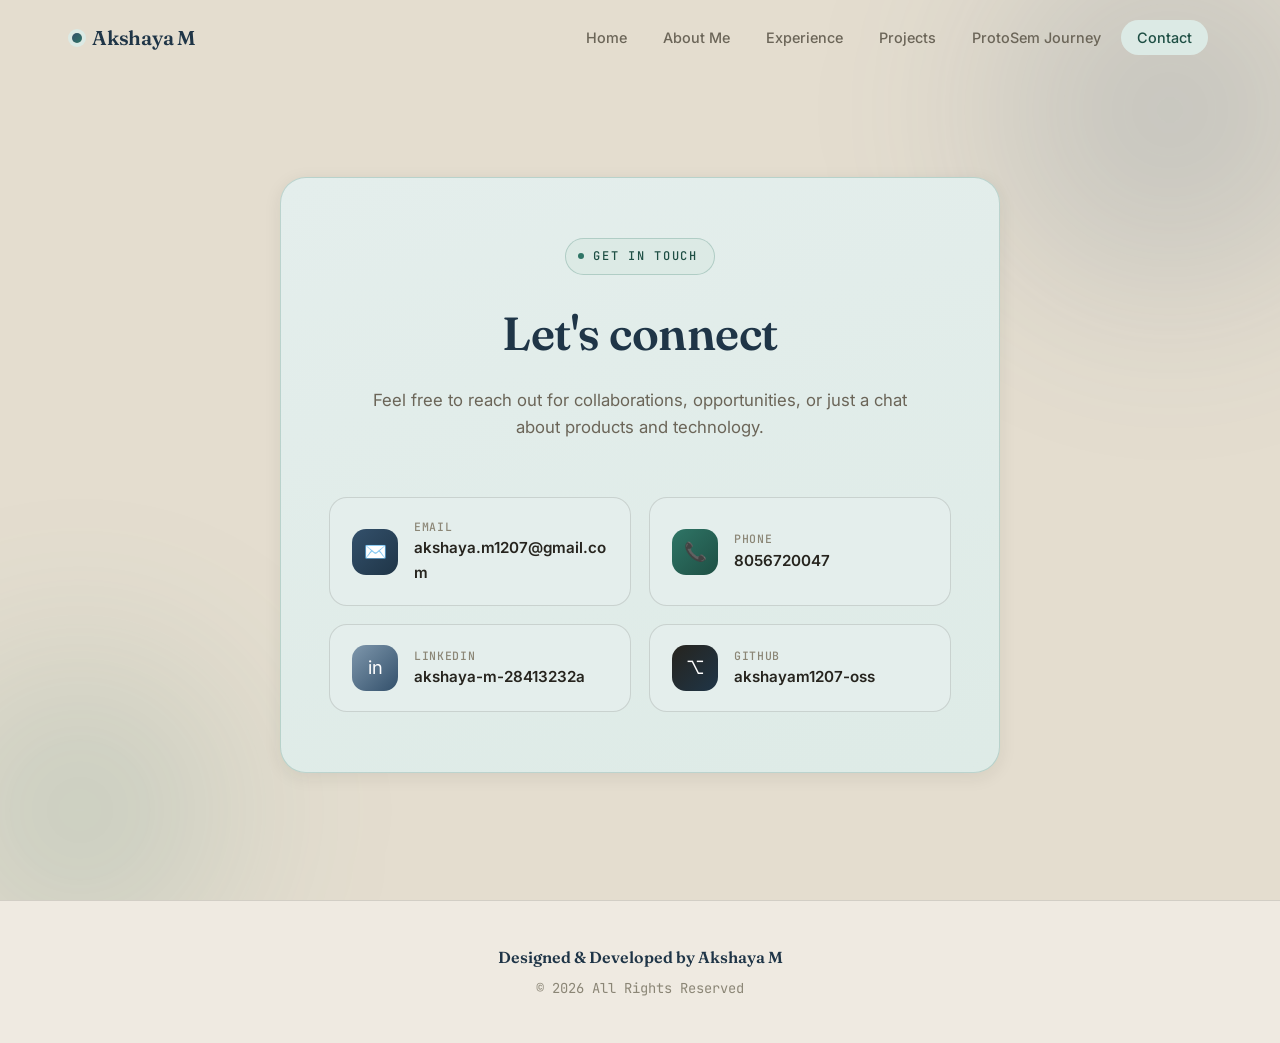
==== contact.html @ 6da1207f "Converted portfolio to multi-page design" ====
<!DOCTYPE html>
<html lang="en">
<head>
<meta charset="UTF-8">
<meta name="viewport" content="width=device-width, initial-scale=1.0">
<title>Contact — Akshaya M</title>
<link rel="preconnect" href="https://fonts.googleapis.com">
<link rel="preconnect" href="https://fonts.gstatic.com" crossorigin>
<link href="https://fonts.googleapis.com/css2?family=Fraunces:opsz,wght@9..144,300;9..144,500;9..144,600;9..144,700;9..144,800&family=Inter:wght@300;400;500;600;700&family=JetBrains+Mono:wght@400;500&display=swap" rel="stylesheet">
<link rel="stylesheet" href="style.css">
</head>
<body>

<div id="loader"><div class="loader-mark">Akshaya M</div></div>
<div id="scroll-progress"></div>

<nav id="navbar">
  <div class="container nav-inner">
    <a href="index.html" class="logo"><span class="logo-dot"></span>Akshaya M</a>
    <ul class="nav-links" id="navLinks">
      <li><a href="index.html">Home</a></li>
      <li><a href="about.html">About Me</a></li>
      <li><a href="experience.html">Experience</a></li>
      <li><a href="projects.html">Projects</a></li>
      <li><a href="protosem.html">ProtoSem Journey</a></li>
      <li><a href="contact.html" class="active">Contact</a></li>
    </ul>
    <button class="nav-toggle" id="navToggle" aria-label="Toggle menu"><span></span><span></span><span></span></button>
  </div>
</nav>

<section id="contact" class="page-hero-space" style="min-height:100vh;display:flex;align-items:center;">
  <div class="sec-blob blue" style="width:540px;height:540px;top:-160px;right:-160px;animation-delay:-4s;"></div>
  <div class="sec-blob teal" style="width:460px;height:460px;bottom:-140px;left:-150px;animation-delay:-9s;"></div>
  <div class="container">
    <div class="card-warm contact-card reveal">
      <span class="eyebrow">Get in Touch</span>
      <h2 class="section-title">Let's connect</h2>
      <p class="section-sub" style="margin-left:auto;margin-right:auto;">Feel free to reach out for collaborations, opportunities, or just a chat about products and technology.</p>

      <div class="contact-links">
        <a href="mailto:akshaya.m1207@gmail.com" class="contact-link" target="_blank" rel="noopener">
          <div class="contact-icon">✉️</div>
          <div><div class="contact-label">Email</div><div class="contact-value">akshaya.m1207@gmail.com</div></div>
        </a>
        <a href="tel:8056720047" class="contact-link">
          <div class="contact-icon">📞</div>
          <div><div class="contact-label">Phone</div><div class="contact-value">8056720047</div></div>
        </a>
        <a href="https://www.linkedin.com/in/akshaya-m-28413232a" class="contact-link" target="_blank" rel="noopener">
          <div class="contact-icon">in</div>
          <div><div class="contact-label">LinkedIn</div><div class="contact-value">akshaya-m-28413232a</div></div>
        </a>
        <a href="https://github.com/akshayam1207-oss" class="contact-link" target="_blank" rel="noopener">
          <div class="contact-icon">⌥</div>
          <div><div class="contact-label">GitHub</div><div class="contact-value">akshayam1207-oss</div></div>
        </a>
      </div>
    </div>
  </div>
</section>

<footer>
  <div class="container">
    <div class="footer-name">Designed & Developed by Akshaya M</div>
    <div class="footer-copy">© 2026 All Rights Reserved</div>
  </div>
</footer>

<button id="back-to-top" aria-label="Back to top">↑</button>
<script src="script.js"></script>
</body>
</html>
---- style.css ----
/* ============================================
   ROOT VARIABLES — Design tokens
   Palette: warm stone / slate blue / deep teal
   ============================================ */
:root{
  --bg-base:#EFEAE1;
  --bg-panel:#E4DDCF;
  --bg-panel-2:#DBD1BC;
  --paper:#E4EEEC;

  --blue:#33506B;
  --blue-deep:#1F3547;
  --blue-soft:#7E97AC;
  --blue-mist:#DCE4E9;

  --teal:#2F7566;
  --teal-deep:#1E4F44;
  --teal-soft:#7FAEA0;
  --teal-mist:#DCEAE5;

  --ink:#26241E;
  --ink-soft:#6B6558;
  --ink-faint:#8B8676;

  --line:rgba(38,36,30,0.14);
  --line-soft:rgba(38,36,30,0.08);

  --glass-warm:rgba(228,238,236,0.6);
  --glass-warm-b:rgba(47,117,102,0.22);

  --font-display:'Fraunces', serif;
  --font-body:'Inter', sans-serif;
  --font-mono:'JetBrains Mono', monospace;

  --radius-sm:10px;
  --radius-md:18px;
  --radius-lg:26px;

  --shadow-sm:0 4px 18px rgba(38,36,30,0.08);
  --shadow-md:0 14px 40px rgba(38,36,30,0.12);
  --shadow-lg:0 24px 64px rgba(38,36,30,0.16);

  --ease:cubic-bezier(0.16,1,0.3,1);
}

*{margin:0;padding:0;box-sizing:border-box;}
html{scroll-behavior:smooth;}

@media (prefers-reduced-motion: reduce){
  html{scroll-behavior:auto;}
  *,*::before,*::after{animation-duration:0.001ms !important;animation-iteration-count:1 !important;transition-duration:0.001ms !important;scroll-behavior:auto !important;}
}

body{
  font-family:var(--font-body);
  color:var(--ink);
  background:var(--bg-base);
  overflow-x:hidden;
  line-height:1.6;
  position:relative;
}

body::before{
  content:'';
  position:fixed;inset:0;z-index:0;pointer-events:none;
  background-image:radial-gradient(rgba(38,36,30,0.14) 1px, transparent 1px);
  background-size:26px 26px;
  opacity:0.35;
}

img{max-width:100%;display:block;}
a{text-decoration:none;color:inherit;}
ul{list-style:none;}
button{font-family:inherit;cursor:pointer;border:none;background:none;}
::selection{background:var(--teal);color:#fff;}

::-webkit-scrollbar{width:10px;}
::-webkit-scrollbar-track{background:var(--bg-base);}
::-webkit-scrollbar-thumb{background:linear-gradient(180deg,var(--blue),var(--teal));border-radius:10px;}

.container{max-width:1200px;margin:0 auto;padding:0 32px;position:relative;z-index:2;}

.eyebrow{
  display:inline-flex;align-items:center;gap:9px;
  font-family:var(--font-mono);font-size:12px;font-weight:500;
  letter-spacing:0.14em;text-transform:uppercase;color:var(--teal-deep);
  background:var(--teal-mist);padding:8px 16px 8px 12px;border-radius:100px;
  margin-bottom:22px;border:1px solid rgba(47,117,102,0.25);
}
.eyebrow::before{content:'';width:6px;height:6px;border-radius:50%;background:var(--teal);flex-shrink:0;}

.section-title{
  font-family:var(--font-display);font-weight:600;
  font-size:clamp(2rem,4vw,2.9rem);letter-spacing:-0.01em;
  margin-bottom:16px;color:var(--blue-deep);
}
.section-sub{color:var(--ink-soft);font-size:1.05rem;max-width:560px;margin-bottom:56px;}
.section-head{text-align:center;}
.section-head .section-sub{margin-left:auto;margin-right:auto;}

section{position:relative;padding:120px 0;z-index:1;}
.page-hero-space{padding-top:170px;}

/* ============================================
   LOADER
   ============================================ */
#loader{
  position:fixed;inset:0;background:var(--bg-base);z-index:9999;
  display:flex;align-items:center;justify-content:center;
  transition:opacity 0.6s var(--ease), visibility 0.6s var(--ease);
}
#loader.hidden{opacity:0;visibility:hidden;}
.loader-mark{font-family:var(--font-display);font-weight:600;font-size:2.2rem;letter-spacing:-0.01em;position:relative;color:var(--blue-deep);}
.loader-mark::after{
  content:'';position:absolute;left:0;bottom:-10px;height:3px;width:100%;
  background:linear-gradient(90deg,var(--blue),var(--teal));border-radius:10px;
  animation:loaderBar 1.1s var(--ease) infinite;transform-origin:left;
}
@keyframes loaderBar{0%{transform:scaleX(0);}50%{transform:scaleX(1);}100%{transform:scaleX(1);transform-origin:right;opacity:0;}}

#scroll-progress{position:fixed;top:0;left:0;height:3px;background:linear-gradient(90deg,var(--blue),var(--teal));z-index:2000;width:0%;transition:width 0.1s linear;}

/* ============================================
   NAVIGATION
   ============================================ */
#navbar{position:fixed;top:0;left:0;right:0;z-index:1000;padding:22px 0;transition:all 0.4s var(--ease);}
#navbar.scrolled{
  padding:14px 0;background:var(--glass-warm);
  backdrop-filter:blur(20px) saturate(180%);-webkit-backdrop-filter:blur(20px) saturate(180%);
  border-bottom:1px solid var(--glass-warm-b);box-shadow:var(--shadow-sm);
}
.nav-inner{display:flex;align-items:center;justify-content:space-between;}
.logo{font-family:var(--font-display);font-weight:600;font-size:1.25rem;letter-spacing:-0.01em;display:flex;align-items:center;gap:10px;color:var(--blue-deep);}
.logo-dot{width:10px;height:10px;border-radius:50%;background:linear-gradient(135deg,var(--blue),var(--teal));box-shadow:0 0 0 4px var(--teal-mist);}
.nav-links{display:flex;align-items:center;gap:4px;}
.nav-links a{font-size:0.9rem;font-weight:500;color:var(--ink-soft);padding:9px 16px;border-radius:100px;transition:all 0.3s var(--ease);position:relative;}
.nav-links a:hover{color:var(--ink);background:var(--bg-panel);}
.nav-links a.active{color:var(--teal-deep);background:var(--teal-mist);}

.nav-toggle{display:none;width:44px;height:44px;border-radius:50%;background:var(--bg-panel);align-items:center;justify-content:center;flex-direction:column;gap:5px;}
.nav-toggle span{width:20px;height:2px;background:var(--ink);border-radius:2px;transition:all 0.3s var(--ease);}
.nav-toggle.open span:nth-child(1){transform:translateY(7px) rotate(45deg);}
.nav-toggle.open span:nth-child(2){opacity:0;}
.nav-toggle.open span:nth-child(3){transform:translateY(-7px) rotate(-45deg);}

/* ============================================
   AMBIENT BACKGROUND BLOBS
   ============================================ */
.blob{position:absolute;border-radius:50%;filter:blur(60px);opacity:0.55;z-index:0;animation:float 16s ease-in-out infinite;}
@keyframes float{0%,100%{transform:translate(0,0) scale(1);}33%{transform:translate(30px,-40px) scale(1.08);}66%{transform:translate(-20px,30px) scale(0.95);}}
.sec-blob{position:absolute;border-radius:50%;filter:blur(80px);z-index:0;pointer-events:none;opacity:0.55;animation:float 20s ease-in-out infinite;}
.sec-blob.blue{background:radial-gradient(circle,rgba(51,80,107,0.42),transparent 70%);}
.sec-blob.teal{background:radial-gradient(circle,rgba(47,117,102,0.38),transparent 70%);}
.sec-blob.mist{background:radial-gradient(circle,rgba(126,151,172,0.34),transparent 70%);}
@media (max-width:768px){.sec-blob{filter:blur(50px);opacity:0.4;}}

.particle{position:absolute;border-radius:50%;opacity:0.3;animation:particleFloat linear infinite;z-index:0;}
@keyframes particleFloat{0%{transform:translateY(0) translateX(0);opacity:0;}10%{opacity:0.4;}90%{opacity:0.4;}100%{transform:translateY(-100vh) translateX(40px);opacity:0;}}

/* ============================================
   REVEAL ANIMATIONS
   ============================================ */
.reveal{opacity:0;transform:translateY(40px);transition:opacity 0.8s var(--ease), transform 0.8s var(--ease);}
.reveal.visible{opacity:1;transform:translateY(0);}
.reveal-stagger.visible .stagger-item{opacity:1;transform:translateY(0);}
.stagger-item{opacity:0;transform:translateY(30px);transition:opacity 0.7s var(--ease), transform 0.7s var(--ease);}

/* ============================================
   CARD SURFACES
   ============================================ */
.card-warm{background:linear-gradient(165deg, var(--paper) 0%, var(--teal-mist) 130%);border:1px solid rgba(47,117,102,0.22);border-radius:var(--radius-lg);box-shadow:var(--shadow-sm);transition:transform 0.4s var(--ease), box-shadow 0.4s var(--ease);}
.card-cool{background:linear-gradient(165deg, var(--paper) 0%, var(--blue-mist) 130%);border:1px solid rgba(51,80,107,0.18);border-radius:var(--radius-lg);box-shadow:var(--shadow-sm);transition:transform 0.4s var(--ease), box-shadow 0.4s var(--ease);}

/* ============================================
   BUTTONS
   ============================================ */
.btn{position:relative;overflow:hidden;font-weight:600;font-size:0.96rem;padding:16px 34px;border-radius:100px;display:inline-flex;align-items:center;gap:10px;transition:transform 0.35s var(--ease), box-shadow 0.35s var(--ease);}
.btn-primary{background:linear-gradient(135deg,var(--blue),var(--blue-deep));color:#fff;box-shadow:0 10px 30px rgba(51,80,107,0.35);}
.btn-primary:hover{transform:translateY(-3px);box-shadow:0 16px 40px rgba(51,80,107,0.45);}
.btn-secondary{background:var(--glass-warm);backdrop-filter:blur(10px);color:var(--ink);border:1px solid rgba(47,117,102,0.3);}
.btn-secondary:hover{transform:translateY(-3px);background:var(--teal-mist);box-shadow:var(--shadow-md);}
.ripple{position:absolute;border-radius:50%;background:rgba(255,255,255,0.55);transform:scale(0);animation:rippleAnim 0.6s linear;pointer-events:none;}
@keyframes rippleAnim{to{transform:scale(3);opacity:0;}}

/* ============================================
   FOOTER / BACK-TO-TOP
   ============================================ */
footer{padding:44px 0;text-align:center;border-top:1px solid var(--line);background:var(--bg-base);position:relative;z-index:1;}
.footer-name{font-family:var(--font-display);font-weight:600;margin-bottom:6px;color:var(--blue-deep);}
.footer-copy{color:var(--ink-faint);font-size:0.86rem;font-family:var(--font-mono);}

#back-to-top{position:fixed;bottom:32px;right:32px;width:52px;height:52px;border-radius:50%;background:linear-gradient(135deg,var(--blue),var(--teal));color:#fff;display:flex;align-items:center;justify-content:center;font-size:1.2rem;box-shadow:var(--shadow-md);z-index:900;opacity:0;visibility:hidden;transform:translateY(20px);transition:all 0.4s var(--ease);}
#back-to-top.show{opacity:1;visibility:visible;transform:translateY(0);}
#back-to-top:hover{transform:translateY(-4px) scale(1.06);}

/* ============================================
   ABOUT PAGE
   ============================================ */
#about{background:var(--bg-panel);overflow:hidden;}
#about::before{content:'A';position:absolute;font-family:var(--font-display);font-weight:700;font-size:min(48vw,620px);line-height:1;color:rgba(51,80,107,0.05);top:-6%;left:50%;transform:translateX(-50%);z-index:0;pointer-events:none;user-select:none;}
.about-inner{position:relative;z-index:1;max-width:800px;margin:0 auto;text-align:center;}
.about-summary{color:var(--ink-soft);font-size:1.1rem;margin-bottom:20px;line-height:1.9;}
.about-meta{display:flex;flex-wrap:wrap;justify-content:center;gap:10px;margin-bottom:20px;}
.meta-pill{font-family:var(--font-mono);font-size:0.78rem;letter-spacing:0.02em;color:var(--blue-deep);background:var(--paper);border:1px solid var(--line);padding:8px 16px;border-radius:100px;}
.meta-pill b{color:var(--teal-deep);font-weight:600;}

.skills-grid{display:grid;grid-template-columns:repeat(3,1fr);gap:20px;text-align:left;}
.skills-block{padding:28px 26px;}
.skills-block-title{font-family:var(--font-display);font-weight:600;font-size:1.05rem;margin-bottom:18px;display:flex;align-items:center;gap:10px;color:var(--blue-deep);}
.skills-block-title .dot{width:8px;height:8px;border-radius:50%;background:linear-gradient(135deg,var(--blue),var(--teal));}
.badge-row{display:flex;flex-wrap:wrap;gap:9px;}
.badge{padding:9px 16px;border-radius:100px;background:var(--paper);border:1px solid var(--line);font-size:0.85rem;font-weight:500;color:var(--ink);transition:all 0.35s var(--ease);cursor:default;}
.badge:hover{transform:translateY(-3px);background:linear-gradient(135deg,var(--blue),var(--teal));color:#fff;border-color:transparent;box-shadow:0 10px 24px rgba(51,80,107,0.28);}

.chip-cloud{display:flex;flex-wrap:wrap;gap:16px;justify-content:center;}
.chip{padding:16px 28px;border-radius:100px;background:var(--paper);border:1px solid var(--line);font-weight:600;font-size:0.96rem;display:flex;align-items:center;gap:10px;box-shadow:0 2px 12px rgba(38,36,30,0.05);transition:all 0.4s var(--ease);cursor:default;}
.chip .chip-icon{font-size:1.1rem;}
.chip:nth-child(odd):hover{background:linear-gradient(135deg,var(--blue),var(--blue-deep));color:#fff;box-shadow:0 14px 30px rgba(51,80,107,0.3);}
.chip:nth-child(even):hover{background:linear-gradient(135deg,var(--teal),var(--teal-deep));color:#fff;box-shadow:0 14px 30px rgba(47,117,102,0.3);}
.chip:hover{transform:translateY(-6px) rotate(-1deg);}

.objective-card{max-width:820px;margin:0 auto;padding:56px;text-align:center;position:relative;overflow:hidden;background:linear-gradient(135deg, rgba(51,80,107,0.08), rgba(47,117,102,0.08));}
.objective-card::before{content:'';position:absolute;top:-60px;right:-60px;width:200px;height:200px;border-radius:50%;background:radial-gradient(circle,rgba(47,117,102,0.2),transparent 70%);}
.objective-icon{width:64px;height:64px;border-radius:18px;background:linear-gradient(135deg,var(--blue),var(--teal));display:flex;align-items:center;justify-content:center;color:#fff;font-size:1.6rem;margin:0 auto 24px;box-shadow:var(--shadow-md);}
.objective-text{font-family:var(--font-display);font-size:1.2rem;color:var(--ink);font-weight:500;font-style:italic;line-height:1.8;position:relative;z-index:1;}

/* ============================================
   EXPERIENCE PAGE — TIMELINE
   ============================================ */
#experience{background:var(--bg-base);background-image:repeating-linear-gradient(135deg, transparent, transparent 38px, rgba(38,36,30,0.03) 38px, rgba(38,36,30,0.03) 39px);}
.timeline{position:relative;max-width:760px;margin:0 auto;padding-left:52px;}
.timeline::before{content:'';position:absolute;left:19px;top:8px;bottom:8px;width:2px;background:linear-gradient(180deg,var(--blue),var(--teal));border-radius:2px;}
.timeline-item{position:relative;margin-bottom:36px;}
.timeline-icon{position:absolute;left:-52px;top:0;width:40px;height:40px;border-radius:50%;background:linear-gradient(135deg,var(--blue),var(--blue-deep));display:flex;align-items:center;justify-content:center;color:#fff;font-size:1.1rem;box-shadow:0 0 0 6px var(--bg-base), var(--shadow-sm);z-index:1;}
.timeline-item:nth-child(even) .timeline-icon{background:linear-gradient(135deg,var(--teal),var(--teal-deep));}
.timeline-card{padding:32px 34px;}
.timeline-top{display:flex;justify-content:space-between;align-items:flex-start;flex-wrap:wrap;gap:12px;margin-bottom:14px;}
.timeline-role{font-family:var(--font-display);font-weight:600;font-size:1.2rem;color:var(--ink);}
.timeline-duration{font-family:var(--font-mono);font-size:0.78rem;font-weight:500;color:var(--blue-deep);background:var(--blue-mist);padding:6px 14px;border-radius:100px;white-space:nowrap;}
.timeline-desc{color:var(--ink-soft);margin-bottom:18px;font-size:0.97rem;}
.tag-list{display:flex;flex-wrap:wrap;gap:8px;}
.tag{font-size:0.78rem;font-weight:500;padding:6px 13px;border-radius:100px;background:var(--bg-panel);color:var(--ink);transition:all 0.3s var(--ease);}
.tag:hover{background:var(--teal);color:#fff;transform:translateY(-2px);}

.edu-card{max-width:760px;margin:56px auto 0;padding:36px 40px;display:flex;align-items:center;gap:28px;}
.edu-icon{width:64px;height:64px;border-radius:18px;background:linear-gradient(135deg,var(--teal),var(--blue));display:flex;align-items:center;justify-content:center;color:#fff;font-size:1.6rem;flex-shrink:0;box-shadow:var(--shadow-sm);}
.edu-degree{font-family:var(--font-display);font-weight:600;font-size:1.15rem;margin-bottom:4px;color:var(--ink);}
.edu-college{color:var(--ink-soft);font-size:0.95rem;}
.edu-years{margin-left:auto;font-family:var(--font-mono);font-weight:500;color:var(--teal-deep);font-size:0.9rem;white-space:nowrap;}

/* ============================================
   PROJECTS PAGE — Behance-style full showcase
   ============================================ */
#projects{background:var(--bg-panel);}
.project-showcase{padding:80px 0;position:relative;z-index:1;border-bottom:1px solid var(--line);}
.project-showcase:last-child{border-bottom:none;}
.project-index{
  font-family:var(--font-mono);font-size:0.8rem;letter-spacing:0.1em;color:var(--teal-deep);
  background:var(--teal-mist);display:inline-block;padding:6px 16px;border-radius:100px;margin-bottom:20px;
}
.project-showcase-title{font-family:var(--font-display);font-weight:600;font-size:clamp(1.8rem,3.6vw,2.6rem);color:var(--blue-deep);margin-bottom:28px;max-width:760px;}
.project-visual-big{
  width:100%;height:340px;border-radius:var(--radius-lg);position:relative;overflow:hidden;
  display:flex;align-items:center;justify-content:center;margin-bottom:48px;box-shadow:var(--shadow-md);
}
.project-visual-big::before{content:'';position:absolute;inset:0;opacity:0.5;background-image:linear-gradient(rgba(255,255,255,0.3) 1px, transparent 1px),linear-gradient(90deg, rgba(255,255,255,0.3) 1px, transparent 1px);background-size:28px 28px;}
.project-visual-big .glow{position:absolute;width:280px;height:280px;border-radius:50%;filter:blur(50px);opacity:0.55;}
.project-visual-big .project-icon-big{position:relative;z-index:2;font-size:5rem;}
.pv-1{background:linear-gradient(135deg,var(--blue),var(--blue-deep));}
.pv-1 .glow{background:var(--blue);}
.pv-2{background:linear-gradient(135deg,var(--teal),var(--teal-deep));}
.pv-2 .glow{background:var(--teal);}
.pv-3{background:linear-gradient(135deg,var(--blue-soft),var(--blue));}
.pv-3 .glow{background:var(--blue-soft);}

.project-tags-row{display:flex;flex-wrap:wrap;gap:10px;margin-bottom:44px;}
.project-tag{font-size:0.82rem;font-weight:600;padding:8px 16px;border-radius:100px;background:var(--paper);color:var(--teal-deep);border:1px solid var(--line);}

.project-detail-grid{display:grid;grid-template-columns:repeat(3,1fr);gap:24px;margin-bottom:8px;}
.project-detail-block{padding:30px 28px;}
.project-detail-label{font-family:var(--font-mono);font-size:0.72rem;font-weight:600;letter-spacing:0.1em;text-transform:uppercase;color:var(--teal-deep);margin-bottom:14px;display:flex;align-items:center;gap:8px;}
.project-detail-label .dot{width:7px;height:7px;border-radius:50%;background:linear-gradient(135deg,var(--blue),var(--teal));}
.project-detail-text{color:var(--ink-soft);font-size:0.95rem;line-height:1.75;}
.project-desc-lead{color:var(--ink-soft);font-size:1.05rem;line-height:1.85;max-width:760px;margin-bottom:36px;}

@media (max-width:900px){.project-detail-grid{grid-template-columns:1fr;}}

/* ============================================
   PROTOSEM PAGE
   ============================================ */
#protosem{background:var(--bg-base);position:relative;overflow:hidden;}
.protosem-hero{text-align:center;margin-bottom:20px;}
.protosem-stats{display:flex;justify-content:center;gap:14px;flex-wrap:wrap;margin-bottom:64px;}
.protosem-stat{font-family:var(--font-mono);font-size:0.8rem;color:var(--blue-deep);background:var(--paper);border:1px solid var(--line);padding:9px 18px;border-radius:100px;}
.protosem-stat b{color:var(--teal-deep);}

.week-rail{position:relative;max-width:820px;margin:0 auto;padding-left:56px;}
.week-rail::before{content:'';position:absolute;left:21px;top:4px;bottom:4px;width:2px;background:linear-gradient(180deg,var(--blue),var(--teal));border-radius:2px;}
.week-stop{position:relative;margin-bottom:22px;}
.week-node{
  width:44px;height:44px;border-radius:50%;position:absolute;left:-56px;top:0;
  display:flex;align-items:center;justify-content:center;font-family:var(--font-mono);font-weight:600;font-size:0.78rem;
  background:var(--paper);border:2px solid var(--line);color:var(--ink-faint);z-index:1;
  transition:all 0.3s var(--ease);
}
.week-stop.active .week-node{background:linear-gradient(135deg,var(--blue),var(--teal));border-color:transparent;color:#fff;box-shadow:0 0 0 5px rgba(47,117,102,0.14), var(--shadow-sm);}
.week-row{display:flex;align-items:center;justify-content:space-between;gap:16px;padding:18px 26px;border-radius:16px;transition:all 0.3s var(--ease);cursor:pointer;}
.week-row:hover{transform:translateX(4px);}
.week-stop.locked .week-row{cursor:default;opacity:0.55;}
.week-stop.locked .week-row:hover{transform:none;}
.week-row-title{font-family:var(--font-display);font-weight:600;font-size:1.05rem;color:var(--ink);}
.week-row-status{font-family:var(--font-mono);font-size:0.72rem;color:var(--teal-deep);}
.week-stop.locked .week-row-status{color:var(--ink-faint);}
.week-row-arrow{font-size:1.1rem;color:var(--teal-deep);opacity:0;transition:opacity 0.3s var(--ease), transform 0.3s var(--ease);}
.week-stop.active .week-row:hover .week-row-arrow{opacity:1;transform:translateX(4px);}

/* Single feature photo inside the Week 0 modal — no placeholder tiles */
.week-photo-figure{margin:20px 0 30px;}
.week-photo-figure img{width:100%;max-height:420px;object-fit:contain;background:#fff;border-radius:18px;box-shadow:var(--shadow-sm);display:block;margin:0 auto;}
@media (max-width:600px){.week-photo-figure img{max-height:320px;}}
.week-photo-caption{margin-top:12px;font-size:0.85rem;color:var(--ink-faint);font-style:italic;line-height:1.5;}

.reflection-block{padding:22px 24px;border-radius:16px;background:var(--paper);border-left:3px solid var(--teal);}
.reflection-label{font-family:var(--font-mono);font-size:0.72rem;font-weight:600;letter-spacing:0.08em;text-transform:uppercase;color:var(--teal-deep);margin-bottom:10px;}

/* ============================================
   MODAL
   ============================================ */
.modal-overlay{position:fixed;inset:0;background:rgba(31,53,71,0.5);backdrop-filter:blur(6px);z-index:3000;display:flex;align-items:center;justify-content:center;padding:24px;opacity:0;visibility:hidden;transition:opacity 0.4s var(--ease), visibility 0.4s var(--ease);}
.modal-overlay.open{opacity:1;visibility:visible;}
.modal-box{background:var(--paper);border-radius:var(--radius-lg);max-width:640px;width:100%;max-height:82vh;overflow-y:auto;padding:44px;position:relative;transform:translateY(30px) scale(0.97);transition:transform 0.4s var(--ease), max-width 0.3s var(--ease);box-shadow:var(--shadow-lg);border:1px solid var(--line);}
.modal-box.modal-wide{max-width:1080px;width:94vw;padding:60px;max-height:90vh;}
@media (max-width:1100px){.modal-box.modal-wide{max-width:800px;width:94vw;padding:48px;}}
@media (max-width:600px){.modal-box.modal-wide{padding:32px;max-height:92vh;}}
.modal-overlay.open .modal-box{transform:translateY(0) scale(1);}
.modal-close{position:absolute;top:24px;right:24px;width:38px;height:38px;border-radius:50%;background:var(--bg-panel);display:flex;align-items:center;justify-content:center;font-size:1.1rem;color:var(--ink-soft);transition:all 0.3s var(--ease);}
.modal-close:hover{background:var(--teal);color:#fff;transform:rotate(90deg);}
.modal-week{display:inline-block;font-family:var(--font-mono);font-size:0.78rem;font-weight:500;color:var(--blue-deep);background:var(--blue-mist);padding:6px 16px;border-radius:100px;margin-bottom:18px;}
.modal-title{font-family:var(--font-display);font-weight:600;font-size:1.6rem;margin-bottom:20px;color:var(--ink);}
.modal-entry{margin-bottom:26px;}
.modal-entry:last-child{margin-bottom:0;}
.modal-entry h4{font-family:var(--font-display);font-weight:600;font-size:1.05rem;margin-bottom:10px;color:var(--ink);}
.modal-entry p{color:var(--ink-soft);font-size:0.96rem;margin-bottom:8px;}
.modal-entry ul{margin:10px 0 0 0;}
.modal-entry ul li{color:var(--ink-soft);font-size:0.94rem;padding-left:20px;position:relative;margin-bottom:6px;}
.modal-entry ul li::before{content:'';position:absolute;left:0;top:9px;width:6px;height:6px;border-radius:50%;background:var(--teal);}
.modal-placeholder{text-align:center;padding:40px 20px;color:var(--ink-faint);font-size:1.05rem;font-style:italic;}

/* ============================================
   CONTACT PAGE
   ============================================ */
#contact{background:var(--bg-panel);}
.contact-card{max-width:720px;margin:0 auto;padding:60px 48px;text-align:center;}
.contact-links{display:grid;grid-template-columns:repeat(2,1fr);gap:18px;margin-top:40px;}
.contact-link{display:flex;align-items:center;gap:16px;padding:20px 22px;border-radius:18px;background:var(--paper);border:1px solid var(--line);transition:all 0.35s var(--ease);text-align:left;}
.contact-link:hover{transform:translateY(-5px);box-shadow:var(--shadow-md);border-color:transparent;}
.contact-icon{width:46px;height:46px;border-radius:14px;display:flex;align-items:center;justify-content:center;color:#fff;font-size:1.15rem;flex-shrink:0;}
.contact-link:nth-child(1) .contact-icon{background:linear-gradient(135deg,var(--blue),var(--blue-deep));}
.contact-link:nth-child(2) .contact-icon{background:linear-gradient(135deg,var(--teal),var(--teal-deep));}
.contact-link:nth-child(3) .contact-icon{background:linear-gradient(135deg,var(--blue-soft),var(--blue));}
.contact-link:nth-child(4) .contact-icon{background:linear-gradient(135deg,var(--ink),var(--blue-deep));}
.contact-label{font-family:var(--font-mono);font-size:0.72rem;color:var(--ink-faint);font-weight:500;text-transform:uppercase;letter-spacing:0.06em;}
.contact-value{font-weight:600;font-size:0.95rem;word-break:break-word;color:var(--ink);}

/* ============================================
   HOME HERO
   ============================================ */
#hero{min-height:100vh;display:flex;align-items:center;justify-content:center;position:relative;overflow:hidden;padding-top:100px;background:radial-gradient(circle at 15% 20%, rgba(51,80,107,0.16), transparent 45%),radial-gradient(circle at 85% 75%, rgba(47,117,102,0.14), transparent 45%),radial-gradient(circle at 50% 100%, rgba(51,80,107,0.10), transparent 50%),var(--bg-base);}
.blob-1{width:420px;height:420px;background:radial-gradient(circle,rgba(51,80,107,0.45),transparent 70%);top:-100px;left:-100px;animation-delay:0s;}
.blob-2{width:360px;height:360px;background:radial-gradient(circle,rgba(47,117,102,0.35),transparent 70%);bottom:-80px;right:-80px;animation-delay:-5s;}
.blob-3{width:280px;height:280px;background:radial-gradient(circle,rgba(126,151,172,0.35),transparent 70%);top:40%;right:15%;animation-delay:-9s;}

.hero-content{position:relative;z-index:2;text-align:center;max-width:820px;margin:0 auto;padding:0 24px;}
.hero-avatar{width:150px;height:150px;margin:0 auto 36px;border-radius:50%;position:relative;display:flex;align-items:center;justify-content:center;background:linear-gradient(135deg,var(--blue),var(--teal) 100%);font-family:var(--font-display);font-weight:700;font-size:3rem;color:#fff;box-shadow:0 0 0 6px var(--paper), 0 0 0 9px rgba(51,80,107,0.15), var(--shadow-lg);animation:avatarGlow 4s ease-in-out infinite;}
@keyframes avatarGlow{0%,100%{box-shadow:0 0 0 6px var(--paper),0 0 0 9px rgba(51,80,107,0.15),0 0 40px rgba(51,80,107,0.2);}50%{box-shadow:0 0 0 6px var(--paper),0 0 0 12px rgba(47,117,102,0.2),0 0 55px rgba(47,117,102,0.28);}}

.hero-greeting{font-family:var(--font-mono);font-size:1rem;color:var(--teal-deep);font-weight:500;letter-spacing:0.06em;margin-bottom:14px;opacity:0;animation:fadeUp 0.8s var(--ease) 0.2s forwards;}
.hero-name{font-family:var(--font-display);font-weight:700;font-size:clamp(2.8rem,7vw,5.2rem);letter-spacing:-0.02em;line-height:1.05;color:var(--blue-deep);margin-bottom:22px;opacity:0;animation:fadeUp 0.8s var(--ease) 0.4s forwards;}
.hero-name em{font-style:italic;font-weight:500;background:linear-gradient(120deg,var(--blue) 20%,var(--teal) 100%);-webkit-background-clip:text;background-clip:text;-webkit-text-fill-color:transparent;}
.hero-intro{font-size:clamp(1.05rem,2vw,1.2rem);color:var(--ink-soft);max-width:600px;margin:0 auto 40px;opacity:0;animation:fadeUp 0.8s var(--ease) 0.6s forwards;}
.hero-intro strong{color:var(--ink);font-weight:600;}
@keyframes fadeUp{from{opacity:0;transform:translateY(24px);}to{opacity:1;transform:translateY(0);}}

.hero-buttons{display:flex;gap:16px;justify-content:center;flex-wrap:wrap;opacity:0;animation:fadeUp 0.8s var(--ease) 0.8s forwards;}

.scroll-indicator{position:absolute;bottom:40px;left:50%;transform:translateX(-50%);display:flex;flex-direction:column;align-items:center;gap:10px;color:var(--ink-faint);font-size:0.78rem;z-index:2;animation:bounce 2.2s ease-in-out infinite;}
.mouse{width:26px;height:42px;border:2px solid var(--ink-faint);border-radius:14px;display:flex;justify-content:center;padding-top:8px;}
.mouse-wheel{width:4px;height:8px;background:var(--teal);border-radius:2px;animation:wheel 1.6s ease-in-out infinite;}
@keyframes wheel{0%{opacity:1;transform:translateY(0);}100%{opacity:0;transform:translateY(10px);}}
@keyframes bounce{0%,100%{transform:translate(-50%,0);}50%{transform:translate(-50%,8px);}}

/* ============================================
   RESPONSIVE
   ============================================ */
@media (max-width:900px){.skills-grid{grid-template-columns:1fr;}.contact-links{grid-template-columns:1fr;}}
@media (max-width:768px){
  .nav-links{position:fixed;top:74px;left:16px;right:16px;flex-direction:column;align-items:stretch;background:var(--glass-warm);backdrop-filter:blur(20px);border:1px solid var(--glass-warm-b);border-radius:20px;padding:14px;gap:4px;box-shadow:var(--shadow-lg);transform:translateY(-12px);opacity:0;visibility:hidden;transition:all 0.35s var(--ease);}
  .nav-links.open{transform:translateY(0);opacity:1;visibility:visible;}
  .nav-links a{text-align:center;padding:12px;}
  .nav-toggle{display:flex;}
  section{padding:80px 0;}
  .page-hero-space{padding-top:130px;}
  .timeline{padding-left:44px;}
  .timeline-icon{left:-44px;width:34px;height:34px;font-size:0.95rem;}
  .edu-card{flex-direction:column;text-align:center;}
  .edu-years{margin-left:0;}
  .objective-card,.contact-card{padding:36px 24px;}
  .week-rail{padding-left:44px;}
  .week-node{left:-44px;}
}
@media (max-width:480px){.container{padding:0 20px;}.hero-avatar{width:120px;height:120px;font-size:2.3rem;}}
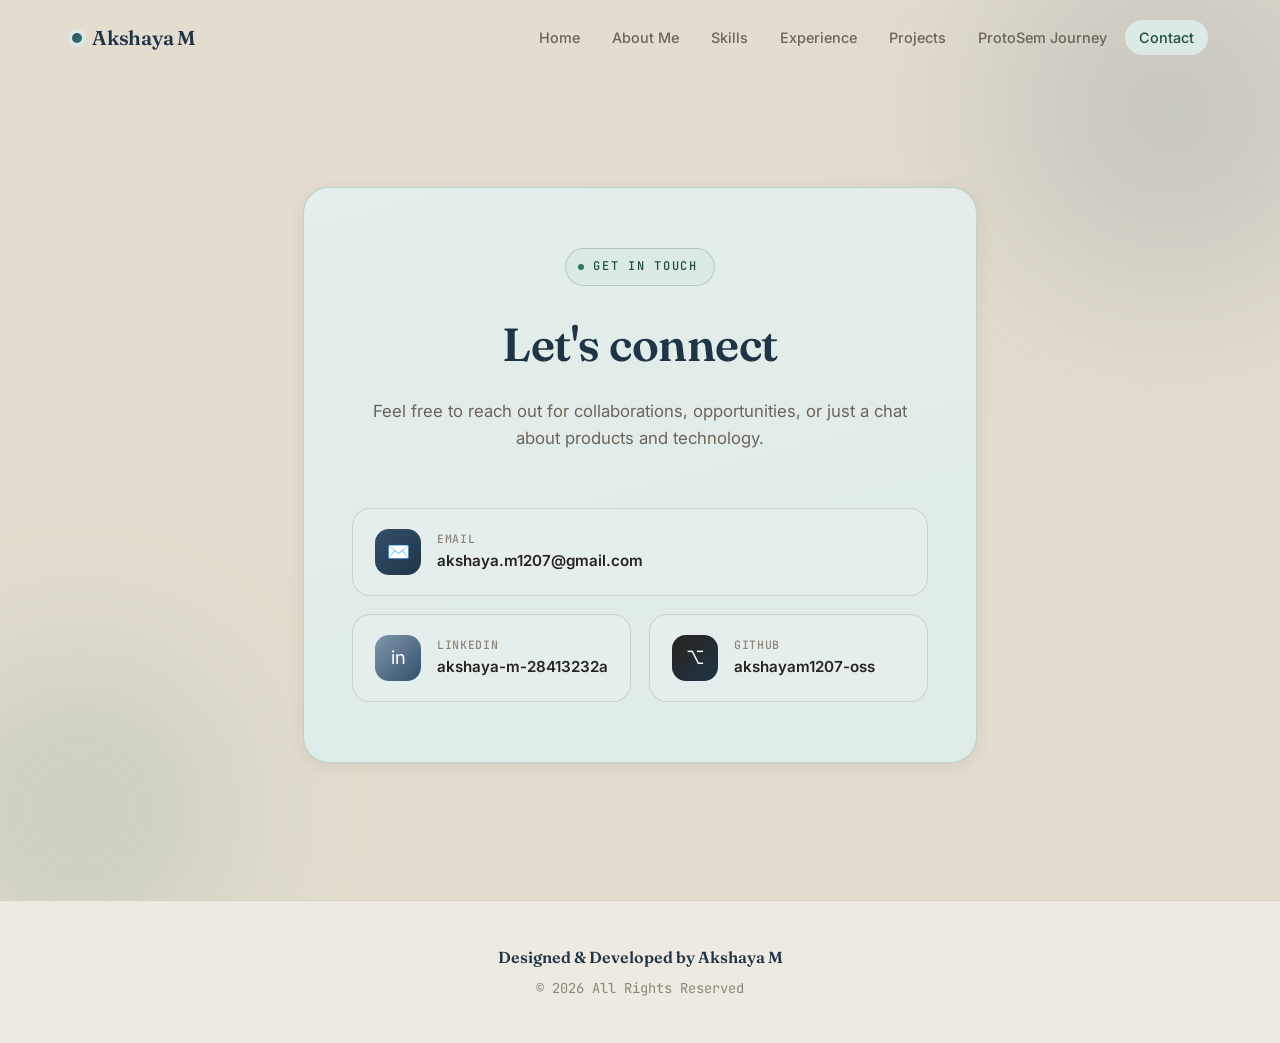
==== commit 4179585c: "pages modified" ====
--- a/contact.html
+++ b/contact.html
@@ -8,6 +8,14 @@
 <link rel="preconnect" href="https://fonts.gstatic.com" crossorigin>
 <link href="https://fonts.googleapis.com/css2?family=Fraunces:opsz,wght@9..144,300;9..144,500;9..144,600;9..144,700;9..144,800&family=Inter:wght@300;400;500;600;700&family=JetBrains+Mono:wght@400;500&display=swap" rel="stylesheet">
 <link rel="stylesheet" href="style.css">
+<style>
+  /* Email spans the full row; LinkedIn + GitHub sit side by side */
+  .contact-links .contact-link:nth-child(1){grid-column:1 / -1;}
+  .contact-links .contact-link:nth-child(1) .contact-icon{background:linear-gradient(135deg,var(--blue),var(--blue-deep));}
+  .contact-links .contact-link:nth-child(2) .contact-icon{background:linear-gradient(135deg,var(--blue-soft),var(--blue));}
+  .contact-links .contact-link:nth-child(3) .contact-icon{background:linear-gradient(135deg,var(--ink),var(--blue-deep));}
+  .contact-links .contact-value{word-break:normal;overflow-wrap:anywhere;}
+</style>
 </head>
 <body>
 
@@ -19,8 +27,9 @@
     <a href="index.html" class="logo"><span class="logo-dot"></span>Akshaya M</a>
     <ul class="nav-links" id="navLinks">
       <li><a href="index.html">Home</a></li>
-      <li><a href="about.html">About Me</a></li>
-      <li><a href="experience.html">Experience</a></li>
+      <li><a href="index.html#about">About Me</a></li>
+      <li><a href="index.html#skills">Skills</a></li>
+      <li><a href="index.html#experience">Experience</a></li>
       <li><a href="projects.html">Projects</a></li>
       <li><a href="protosem.html">ProtoSem Journey</a></li>
       <li><a href="contact.html" class="active">Contact</a></li>
@@ -42,10 +51,6 @@
         <a href="mailto:akshaya.m1207@gmail.com" class="contact-link" target="_blank" rel="noopener">
           <div class="contact-icon">✉️</div>
           <div><div class="contact-label">Email</div><div class="contact-value">akshaya.m1207@gmail.com</div></div>
-        </a>
-        <a href="tel:8056720047" class="contact-link">
-          <div class="contact-icon">📞</div>
-          <div><div class="contact-label">Phone</div><div class="contact-value">8056720047</div></div>
         </a>
         <a href="https://www.linkedin.com/in/akshaya-m-28413232a" class="contact-link" target="_blank" rel="noopener">
           <div class="contact-icon">in</div>
@@ -70,4 +75,4 @@
 <button id="back-to-top" aria-label="Back to top">↑</button>
 <script src="script.js"></script>
 </body>
-</html>
+</html>
--- a/style.css
+++ b/style.css
@@ -291,8 +291,28 @@
 #protosem{background:var(--bg-base);position:relative;overflow:hidden;}
 .protosem-hero{text-align:center;margin-bottom:20px;}
 .protosem-stats{display:flex;justify-content:center;gap:14px;flex-wrap:wrap;margin-bottom:64px;}
-.protosem-stat{font-family:var(--font-mono);font-size:0.8rem;color:var(--blue-deep);background:var(--paper);border:1px solid var(--line);padding:9px 18px;border-radius:100px;}
-.protosem-stat b{color:var(--teal-deep);}
+.protosem-stat{
+  font-family:var(--font-mono);font-size:0.8rem;color:var(--blue-deep);background:var(--paper);
+  border:1px solid var(--line);padding:9px 18px;border-radius:100px;
+  display:inline-block;
+  transition:all 0.3s var(--ease);
+}
+.protosem-stat b{color:var(--teal-deep);transition:color 0.3s var(--ease);}
+
+/* Interactive version — used for the Task 1/2/3 quick-nav links on the
+   IoT deep-dive page. Gives a clear hover cue that these are clickable. */
+a.protosem-stat{cursor:pointer;}
+a.protosem-stat:hover,
+a.protosem-stat:focus-visible{
+  background:linear-gradient(135deg, var(--blue), var(--teal));
+  color:#fff;
+  border-color:transparent;
+  transform:translateY(-3px);
+  box-shadow:0 10px 24px rgba(47,117,102,0.28);
+}
+a.protosem-stat:hover b,
+a.protosem-stat:focus-visible b{color:#fff;}
+a.protosem-stat:active{transform:translateY(-1px);}
 
 .week-rail{position:relative;max-width:820px;margin:0 auto;padding-left:56px;}
 .week-rail::before{content:'';position:absolute;left:21px;top:4px;bottom:4px;width:2px;background:linear-gradient(180deg,var(--blue),var(--teal));border-radius:2px;}
@@ -315,13 +335,90 @@
 .week-stop.active .week-row:hover .week-row-arrow{opacity:1;transform:translateX(4px);}
 
 /* Single feature photo inside the Week 0 modal — no placeholder tiles */
-.week-photo-figure{margin:20px 0 30px;}
-.week-photo-figure img{width:100%;max-height:420px;object-fit:contain;background:#fff;border-radius:18px;box-shadow:var(--shadow-sm);display:block;margin:0 auto;}
-@media (max-width:600px){.week-photo-figure img{max-height:320px;}}
-.week-photo-caption{margin-top:12px;font-size:0.85rem;color:var(--ink-faint);font-style:italic;line-height:1.5;}
+/* Week Photo */
+.week-photo-figure{
+    margin:30px 0;
+    text-align:center;
+}
+
+.week-photo-caption{
+    margin-top:12px;
+    font-size:0.9rem;
+    color:var(--ink-faint);
+    font-style:italic;
+}
+
+/* Photo grid — used for entries with multiple images (e.g. Week 3, 2-per-row),
+   AND for the Week 7 "photoRow" (two photos side by side before the video). */
+.week-photo-grid{
+    display:grid;
+    grid-template-columns:repeat(2,1fr);
+    gap:18px;
+    margin:20px 0;
+}
+.week-photo-grid-item{
+    margin:0;
+    text-align:center;
+}
+.week-photo-grid-item .week-photo-caption{
+    margin-top:8px;
+    font-size:0.8rem;
+}
+@media (max-width:600px){
+    .week-photo-grid{
+        grid-template-columns:1fr;
+    }
+}
+
+/* Embedded video — used for a YouTube reference video inside an entry */
+.week-video-wrap{
+    position:relative;
+    width:100%;
+    max-width:900px;
+    aspect-ratio:16/9;
+    margin:20px auto 6px;
+    border-radius:18px;
+    overflow:hidden;
+    box-shadow:0 10px 30px rgba(0,0,0,0.12);
+}
+.week-video-wrap iframe{
+    position:absolute;
+    inset:0;
+    width:100%;
+    height:100%;
+    border:0;
+}
 
 .reflection-block{padding:22px 24px;border-radius:16px;background:var(--paper);border-left:3px solid var(--teal);}
 .reflection-label{font-family:var(--font-mono);font-size:0.72rem;font-weight:600;letter-spacing:0.08em;text-transform:uppercase;color:var(--teal-deep);margin-bottom:10px;}
+
+/* Link-out card — used to send the reader to a dedicated sub-page (e.g. the IoT deep dive) */
+.week-link-card{
+  margin-top:16px;
+  display:flex;
+  align-items:center;
+  justify-content:space-between;
+  gap:16px;
+  padding:18px 24px;
+  border-radius:16px;
+  background:linear-gradient(135deg, var(--blue), var(--teal));
+  color:#fff;
+  font-weight:600;
+  font-size:0.98rem;
+  box-shadow:0 10px 26px rgba(47,117,102,0.28);
+  transition:transform 0.3s var(--ease), box-shadow 0.3s var(--ease);
+}
+.week-link-card:hover{
+  transform:translateY(-3px);
+  box-shadow:0 16px 36px rgba(47,117,102,0.36);
+}
+.week-link-arrow{
+  font-size:1.1rem;
+  transition:transform 0.3s var(--ease);
+}
+.week-link-card:hover .week-link-arrow{
+  transform:translateX(5px);
+}
 
 /* ============================================
    MODAL
@@ -329,9 +426,9 @@
 .modal-overlay{position:fixed;inset:0;background:rgba(31,53,71,0.5);backdrop-filter:blur(6px);z-index:3000;display:flex;align-items:center;justify-content:center;padding:24px;opacity:0;visibility:hidden;transition:opacity 0.4s var(--ease), visibility 0.4s var(--ease);}
 .modal-overlay.open{opacity:1;visibility:visible;}
 .modal-box{background:var(--paper);border-radius:var(--radius-lg);max-width:640px;width:100%;max-height:82vh;overflow-y:auto;padding:44px;position:relative;transform:translateY(30px) scale(0.97);transition:transform 0.4s var(--ease), max-width 0.3s var(--ease);box-shadow:var(--shadow-lg);border:1px solid var(--line);}
-.modal-box.modal-wide{max-width:1080px;width:94vw;padding:60px;max-height:90vh;}
-@media (max-width:1100px){.modal-box.modal-wide{max-width:800px;width:94vw;padding:48px;}}
-@media (max-width:600px){.modal-box.modal-wide{padding:32px;max-height:92vh;}}
+.modal-box.modal-wide{max-width:1220px;width:96vw;padding:56px;max-height:90vh;}
+@media (max-width:1300px){.modal-box.modal-wide{max-width:920px;width:95vw;padding:48px;}}
+@media (max-width:600px){.modal-box.modal-wide{padding:28px;max-height:92vh;width:96vw;}}
 .modal-overlay.open .modal-box{transform:translateY(0) scale(1);}
 .modal-close{position:absolute;top:24px;right:24px;width:38px;height:38px;border-radius:50%;background:var(--bg-panel);display:flex;align-items:center;justify-content:center;font-size:1.1rem;color:var(--ink-soft);transition:all 0.3s var(--ease);}
 .modal-close:hover{background:var(--teal);color:#fff;transform:rotate(90deg);}
@@ -409,3 +506,249 @@
   .week-node{left:-44px;}
 }
 @media (max-width:480px){.container{padding:0 20px;}.hero-avatar{width:120px;height:120px;font-size:2.3rem;}}
+
+/* ============================================
+   PHOTO FRAMING — consistent, clean boxes for every
+   week photo/grid image regardless of its original
+   aspect ratio.
+   ============================================ */
+.week-photo-figure img{
+  width:auto;
+  max-width:100%;
+  max-height:420px;
+  object-fit:contain;
+  object-position:center;
+  background:var(--paper);
+  border:1px solid var(--line);
+  border-radius:18px;
+  padding:18px;
+  box-sizing:border-box;
+  box-shadow:0 10px 30px rgba(0,0,0,0.10);
+  display:block;
+  margin:0 auto;
+}
+@media (max-width:600px){
+  .week-photo-figure img{aspect-ratio:4/3;padding:12px;}
+}
+
+.week-photo-grid-item img{
+  width:100%;
+  max-height:420px;
+  aspect-ratio:4/3;
+  object-fit:contain;
+  object-position:center;
+  background:var(--paper);
+  border:1px solid var(--line);
+  border-radius:14px;
+  padding:12px;
+  box-sizing:border-box;
+  box-shadow:0 8px 22px rgba(0,0,0,0.08);
+  display:block;
+}
+
+/* Local MP4 video — used standalone AND below a photoRow (Week 7 pattern) */
+.week-video-wrap{
+  width:100%;
+  max-width:900px;
+  margin:20px auto 8px;
+  display:flex;
+  justify-content:center;
+  align-items:center;
+  overflow:hidden;
+  border-radius:18px;
+  background:#fff;
+  border:1px solid var(--line);
+}
+.week-local-video{
+  width:100%;
+  max-height:520px;
+  height:auto;
+  display:block;
+  object-fit:contain;
+  background:#fff;
+}
+
+/* ============================================
+   MEDIA ROW — legacy photo + video side-by-side layout.
+   Kept for any future entry that sets BOTH entry.photo
+   and entry.video together (without photoRow). Not used
+   by Week 7 anymore, since that now uses photoRow + a
+   video below (see the .week-photo-grid + .week-video-wrap
+   rules above).
+   ============================================ */
+
+.week-media-row{
+  display:grid;
+  grid-template-columns:repeat(2, minmax(0, 1fr));
+  gap:20px;
+  margin:20px 0;
+  align-items:stretch;
+}
+
+.week-media-row-item{
+  min-width:0;
+  display:flex;
+  flex-direction:column;
+}
+
+.week-media-row-item .week-photo-figure{
+  margin:0;
+  display:flex;
+  flex-direction:column;
+  flex:1;
+}
+
+.week-media-row-item .week-photo-figure img{
+  width:100%;
+  height:340px;
+  object-fit:contain;
+  object-position:center;
+  background:var(--paper);
+  border:1px solid var(--line);
+  border-radius:18px;
+  padding:18px;
+  box-sizing:border-box;
+  box-shadow:0 10px 30px rgba(0,0,0,0.10);
+}
+
+.week-media-row-item .week-video-wrap{
+  width:100%;
+  height:340px;
+  padding:18px;
+  margin:0;
+  display:flex;
+  align-items:center;
+  justify-content:center;
+  background:var(--paper);
+  border:1px solid var(--line);
+  border-radius:18px;
+  box-shadow:0 10px 30px rgba(0,0,0,0.10);
+  box-sizing:border-box;
+  overflow:hidden;
+}
+
+.week-media-row-item .week-local-video{
+  width:auto;
+  height:auto;
+  max-width:100%;
+  max-height:100%;
+  object-fit:contain;
+  border-radius:10px;
+  background:#fff;
+  display:block;
+}
+
+.week-media-row-item .week-photo-caption{
+  margin-top:12px;
+  text-align:center;
+}
+
+@media (max-width:700px){
+  .week-media-row{
+    grid-template-columns:1fr;
+  }
+  .week-media-row-item .week-photo-figure img,
+  .week-media-row-item .week-video-wrap{
+    height:auto;
+    max-height:340px;
+  }
+  .week-media-row-item .week-local-video{
+    max-height:300px;
+  }
+}
+
+/* ============================================
+   VIDEO — white letterbox space everywhere
+   ============================================ */
+.week-video-wrap,
+.week-media-row-item .week-video-wrap{background:#fff;}
+.week-local-video,
+.week-media-row-item .week-local-video{background:#fff;}
+video{background:#fff;}
+
+/* ============================================
+   HOME — section spacing / anchors
+   ============================================ */
+section{scroll-margin-top:70px;}
+#about{padding-top:130px;}
+#skills{background:var(--bg-panel);overflow:hidden;}
+#experience{background-color:var(--bg-panel);}
+#interests{overflow:hidden;}
+#objective{overflow:hidden;}
+
+/* ============================================
+   SKILLS CARDS
+   ============================================ */
+.year-pill{display:inline-block;font-size:0.82rem;padding:10px 20px;}
+.skill-cards{display:grid;grid-template-columns:repeat(4,1fr);gap:22px;margin-top:48px;}
+.skill-card{
+  background:var(--paper);border:1px solid var(--line);border-radius:var(--radius-lg);
+  padding:30px 28px 32px;box-shadow:var(--shadow-sm);
+  transition:transform 0.4s var(--ease), box-shadow 0.4s var(--ease), border-color 0.4s var(--ease);
+}
+.skill-card:hover{transform:translateY(-6px);box-shadow:var(--shadow-md);border-color:rgba(47,117,102,0.35);}
+.skill-icon{
+  width:54px;height:54px;border-radius:16px;margin-bottom:26px;
+  display:flex;align-items:center;justify-content:center;
+  background:var(--teal-mist);color:var(--teal-deep);
+}
+.skill-icon svg{width:26px;height:26px;}
+.skill-card-title{font-family:var(--font-display);font-weight:700;font-size:1.3rem;color:var(--ink);margin-bottom:18px;}
+.skill-tags{display:flex;flex-wrap:wrap;gap:10px;}
+.skill-tag{
+  font-family:var(--font-mono);font-size:0.8rem;color:var(--ink-soft);
+  background:#fff;border:1px solid var(--line);border-radius:10px;padding:8px 14px;
+  transition:all 0.3s var(--ease);cursor:default;
+}
+.skill-tag:hover{background:linear-gradient(135deg,var(--blue),var(--teal));color:#fff;border-color:transparent;transform:translateY(-2px);}
+.skill-card-wide{display:flex;align-items:flex-start;gap:26px;margin-top:22px;}
+.skill-card-wide .skill-icon{margin-bottom:0;flex-shrink:0;}
+@media (max-width:1100px){.skill-cards{grid-template-columns:repeat(2,1fr);}}
+@media (max-width:600px){.skill-cards{grid-template-columns:1fr;}.skill-card-wide{flex-direction:column;}}
+
+/* nav gets crowded with 7 links — tighten slightly */
+.nav-links a{padding:9px 14px;}
+@media (max-width:1000px) and (min-width:769px){.nav-links a{padding:8px 10px;font-size:0.84rem;}}
+
+/* ============================================
+   CIRCLE CURSOR (dot + ring)
+   ============================================ */
+.cursor-dot,.cursor-ring{
+  position:fixed;top:0;left:0;pointer-events:none;z-index:99999;border-radius:50%;
+  opacity:0;transition:opacity 0.3s ease;
+}
+.cursor-dot{width:8px;height:8px;margin:-4px 0 0 -4px;background:var(--teal);}
+.cursor-ring{
+  width:38px;height:38px;margin:-19px 0 0 -19px;border:1.5px solid var(--blue);
+  transition:opacity 0.3s ease, width 0.3s var(--ease), height 0.3s var(--ease), margin 0.3s var(--ease), background 0.3s var(--ease), border-color 0.3s var(--ease);
+}
+body.cursor-on .cursor-dot,body.cursor-on .cursor-ring{opacity:1;}
+body.cursor-hover .cursor-ring{width:58px;height:58px;margin:-29px 0 0 -29px;background:rgba(47,117,102,0.14);border-color:var(--teal);}
+body.cursor-down .cursor-ring{width:28px;height:28px;margin:-14px 0 0 -14px;}
+body.cursor-native .cursor-dot,body.cursor-native .cursor-ring{opacity:0;}
+
+@media (hover:hover) and (pointer:fine){
+  body.cursor-on, body.cursor-on *{cursor:none;}
+  body.cursor-on video, body.cursor-on video *, body.cursor-on iframe{cursor:auto;}
+}
+@media (hover:none), (pointer:coarse){.cursor-dot,.cursor-ring{display:none;}}
+
+
+/* ============================================
+   BUBBLES — small floating dots on every section
+   ============================================ */
+.bubble-layer{position:absolute;inset:0;overflow:hidden;pointer-events:none;z-index:0;}
+.bubble{position:absolute;border-radius:50%;opacity:0;animation:bubbleDrift ease-in-out infinite;}
+@keyframes bubbleDrift{
+  0%{transform:translate(0,0);opacity:0;}
+  20%{opacity:0.45;}
+  80%{opacity:0.45;}
+  100%{transform:translate(24px,-70px);opacity:0;}
+}
+
+/* ============================================
+   HERO SCROLL BUTTON
+   ============================================ */
+.scroll-indicator{cursor:pointer;transition:opacity 0.4s var(--ease);font-family:var(--font-mono);letter-spacing:0.12em;text-transform:uppercase;}
+.scroll-indicator.hide{opacity:0;pointer-events:none;}
+.scroll-indicator:hover .mouse{border-color:var(--teal);}
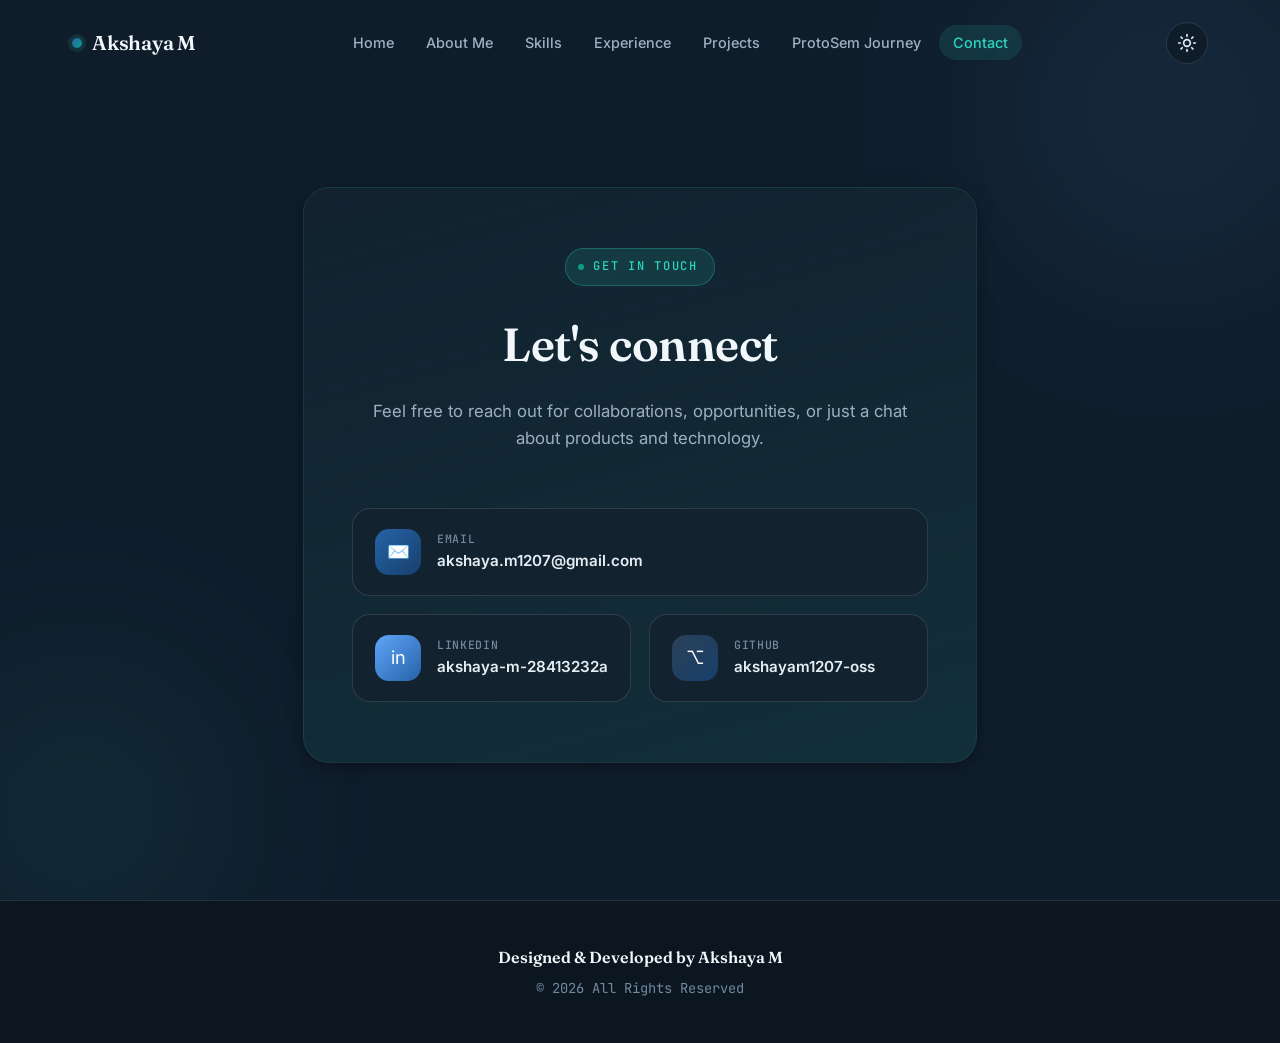
==== commit ba422624: "week 9 and 10 updated" ====
--- a/contact.html
+++ b/contact.html
@@ -4,6 +4,7 @@
 <meta charset="UTF-8">
 <meta name="viewport" content="width=device-width, initial-scale=1.0">
 <title>Contact — Akshaya M</title>
+<script>try{document.documentElement.setAttribute('data-theme',localStorage.getItem('theme')||'dark')}catch(e){document.documentElement.setAttribute('data-theme','dark')}</script>
 <link rel="preconnect" href="https://fonts.googleapis.com">
 <link rel="preconnect" href="https://fonts.gstatic.com" crossorigin>
 <link href="https://fonts.googleapis.com/css2?family=Fraunces:opsz,wght@9..144,300;9..144,500;9..144,600;9..144,700;9..144,800&family=Inter:wght@300;400;500;600;700&family=JetBrains+Mono:wght@400;500&display=swap" rel="stylesheet">
@@ -13,7 +14,7 @@
   .contact-links .contact-link:nth-child(1){grid-column:1 / -1;}
   .contact-links .contact-link:nth-child(1) .contact-icon{background:linear-gradient(135deg,var(--blue),var(--blue-deep));}
   .contact-links .contact-link:nth-child(2) .contact-icon{background:linear-gradient(135deg,var(--blue-soft),var(--blue));}
-  .contact-links .contact-link:nth-child(3) .contact-icon{background:linear-gradient(135deg,var(--ink),var(--blue-deep));}
+  .contact-links .contact-link:nth-child(3) .contact-icon{background:linear-gradient(135deg,var(--icon-dark),var(--blue-deep));}
   .contact-links .contact-value{word-break:normal;overflow-wrap:anywhere;}
 </style>
 </head>
--- a/style.css
+++ b/style.css
@@ -41,6 +41,17 @@
   --shadow-lg:0 24px 64px rgba(38,36,30,0.16);
 
   --ease:cubic-bezier(0.16,1,0.3,1);
+
+  /* theme helpers (overridden in dark mode) */
+  --heading:#1F3547;
+  --accent-text:#1E4F44;
+  --surface:#ffffff;
+  --icon-dark:#26241E;
+  --dot:rgba(38,36,30,0.14);
+  --bubble-a:#33506B; --bubble-b:#2F7566; --bubble-c:#7E97AC;
+  --cursor-dot:#2F7566; --cursor-ring:#33506B;
+  --glow-rgb:47,117,102;
+  --video-bg:#ffffff;
 }
 
 *{margin:0;padding:0;box-sizing:border-box;}
@@ -63,7 +74,7 @@
 body::before{
   content:'';
   position:fixed;inset:0;z-index:0;pointer-events:none;
-  background-image:radial-gradient(rgba(38,36,30,0.14) 1px, transparent 1px);
+  background-image:radial-gradient(var(--dot) 1px, transparent 1px);
   background-size:26px 26px;
   opacity:0.35;
 }
@@ -83,7 +94,7 @@
 .eyebrow{
   display:inline-flex;align-items:center;gap:9px;
   font-family:var(--font-mono);font-size:12px;font-weight:500;
-  letter-spacing:0.14em;text-transform:uppercase;color:var(--teal-deep);
+  letter-spacing:0.14em;text-transform:uppercase;color:var(--accent-text);
   background:var(--teal-mist);padding:8px 16px 8px 12px;border-radius:100px;
   margin-bottom:22px;border:1px solid rgba(47,117,102,0.25);
 }
@@ -92,7 +103,7 @@
 .section-title{
   font-family:var(--font-display);font-weight:600;
   font-size:clamp(2rem,4vw,2.9rem);letter-spacing:-0.01em;
-  margin-bottom:16px;color:var(--blue-deep);
+  margin-bottom:16px;color:var(--heading);
 }
 .section-sub{color:var(--ink-soft);font-size:1.05rem;max-width:560px;margin-bottom:56px;}
 .section-head{text-align:center;}
@@ -110,7 +121,7 @@
   transition:opacity 0.6s var(--ease), visibility 0.6s var(--ease);
 }
 #loader.hidden{opacity:0;visibility:hidden;}
-.loader-mark{font-family:var(--font-display);font-weight:600;font-size:2.2rem;letter-spacing:-0.01em;position:relative;color:var(--blue-deep);}
+.loader-mark{font-family:var(--font-display);font-weight:600;font-size:2.2rem;letter-spacing:-0.01em;position:relative;color:var(--heading);}
 .loader-mark::after{
   content:'';position:absolute;left:0;bottom:-10px;height:3px;width:100%;
   background:linear-gradient(90deg,var(--blue),var(--teal));border-radius:10px;
@@ -130,12 +141,12 @@
   border-bottom:1px solid var(--glass-warm-b);box-shadow:var(--shadow-sm);
 }
 .nav-inner{display:flex;align-items:center;justify-content:space-between;}
-.logo{font-family:var(--font-display);font-weight:600;font-size:1.25rem;letter-spacing:-0.01em;display:flex;align-items:center;gap:10px;color:var(--blue-deep);}
+.logo{font-family:var(--font-display);font-weight:600;font-size:1.25rem;letter-spacing:-0.01em;display:flex;align-items:center;gap:10px;color:var(--heading);}
 .logo-dot{width:10px;height:10px;border-radius:50%;background:linear-gradient(135deg,var(--blue),var(--teal));box-shadow:0 0 0 4px var(--teal-mist);}
 .nav-links{display:flex;align-items:center;gap:4px;}
 .nav-links a{font-size:0.9rem;font-weight:500;color:var(--ink-soft);padding:9px 16px;border-radius:100px;transition:all 0.3s var(--ease);position:relative;}
 .nav-links a:hover{color:var(--ink);background:var(--bg-panel);}
-.nav-links a.active{color:var(--teal-deep);background:var(--teal-mist);}
+.nav-links a.active{color:var(--accent-text);background:var(--teal-mist);}
 
 .nav-toggle{display:none;width:44px;height:44px;border-radius:50%;background:var(--bg-panel);align-items:center;justify-content:center;flex-direction:column;gap:5px;}
 .nav-toggle span{width:20px;height:2px;background:var(--ink);border-radius:2px;transition:all 0.3s var(--ease);}
@@ -186,7 +197,7 @@
    FOOTER / BACK-TO-TOP
    ============================================ */
 footer{padding:44px 0;text-align:center;border-top:1px solid var(--line);background:var(--bg-base);position:relative;z-index:1;}
-.footer-name{font-family:var(--font-display);font-weight:600;margin-bottom:6px;color:var(--blue-deep);}
+.footer-name{font-family:var(--font-display);font-weight:600;margin-bottom:6px;color:var(--heading);}
 .footer-copy{color:var(--ink-faint);font-size:0.86rem;font-family:var(--font-mono);}
 
 #back-to-top{position:fixed;bottom:32px;right:32px;width:52px;height:52px;border-radius:50%;background:linear-gradient(135deg,var(--blue),var(--teal));color:#fff;display:flex;align-items:center;justify-content:center;font-size:1.2rem;box-shadow:var(--shadow-md);z-index:900;opacity:0;visibility:hidden;transform:translateY(20px);transition:all 0.4s var(--ease);}
@@ -201,12 +212,12 @@
 .about-inner{position:relative;z-index:1;max-width:800px;margin:0 auto;text-align:center;}
 .about-summary{color:var(--ink-soft);font-size:1.1rem;margin-bottom:20px;line-height:1.9;}
 .about-meta{display:flex;flex-wrap:wrap;justify-content:center;gap:10px;margin-bottom:20px;}
-.meta-pill{font-family:var(--font-mono);font-size:0.78rem;letter-spacing:0.02em;color:var(--blue-deep);background:var(--paper);border:1px solid var(--line);padding:8px 16px;border-radius:100px;}
-.meta-pill b{color:var(--teal-deep);font-weight:600;}
+.meta-pill{font-family:var(--font-mono);font-size:0.78rem;letter-spacing:0.02em;color:var(--heading);background:var(--paper);border:1px solid var(--line);padding:8px 16px;border-radius:100px;}
+.meta-pill b{color:var(--accent-text);font-weight:600;}
 
 .skills-grid{display:grid;grid-template-columns:repeat(3,1fr);gap:20px;text-align:left;}
 .skills-block{padding:28px 26px;}
-.skills-block-title{font-family:var(--font-display);font-weight:600;font-size:1.05rem;margin-bottom:18px;display:flex;align-items:center;gap:10px;color:var(--blue-deep);}
+.skills-block-title{font-family:var(--font-display);font-weight:600;font-size:1.05rem;margin-bottom:18px;display:flex;align-items:center;gap:10px;color:var(--heading);}
 .skills-block-title .dot{width:8px;height:8px;border-radius:50%;background:linear-gradient(135deg,var(--blue),var(--teal));}
 .badge-row{display:flex;flex-wrap:wrap;gap:9px;}
 .badge{padding:9px 16px;border-radius:100px;background:var(--paper);border:1px solid var(--line);font-size:0.85rem;font-weight:500;color:var(--ink);transition:all 0.35s var(--ease);cursor:default;}
@@ -236,7 +247,7 @@
 .timeline-card{padding:32px 34px;}
 .timeline-top{display:flex;justify-content:space-between;align-items:flex-start;flex-wrap:wrap;gap:12px;margin-bottom:14px;}
 .timeline-role{font-family:var(--font-display);font-weight:600;font-size:1.2rem;color:var(--ink);}
-.timeline-duration{font-family:var(--font-mono);font-size:0.78rem;font-weight:500;color:var(--blue-deep);background:var(--blue-mist);padding:6px 14px;border-radius:100px;white-space:nowrap;}
+.timeline-duration{font-family:var(--font-mono);font-size:0.78rem;font-weight:500;color:var(--heading);background:var(--blue-mist);padding:6px 14px;border-radius:100px;white-space:nowrap;}
 .timeline-desc{color:var(--ink-soft);margin-bottom:18px;font-size:0.97rem;}
 .tag-list{display:flex;flex-wrap:wrap;gap:8px;}
 .tag{font-size:0.78rem;font-weight:500;padding:6px 13px;border-radius:100px;background:var(--bg-panel);color:var(--ink);transition:all 0.3s var(--ease);}
@@ -246,7 +257,7 @@
 .edu-icon{width:64px;height:64px;border-radius:18px;background:linear-gradient(135deg,var(--teal),var(--blue));display:flex;align-items:center;justify-content:center;color:#fff;font-size:1.6rem;flex-shrink:0;box-shadow:var(--shadow-sm);}
 .edu-degree{font-family:var(--font-display);font-weight:600;font-size:1.15rem;margin-bottom:4px;color:var(--ink);}
 .edu-college{color:var(--ink-soft);font-size:0.95rem;}
-.edu-years{margin-left:auto;font-family:var(--font-mono);font-weight:500;color:var(--teal-deep);font-size:0.9rem;white-space:nowrap;}
+.edu-years{margin-left:auto;font-family:var(--font-mono);font-weight:500;color:var(--accent-text);font-size:0.9rem;white-space:nowrap;}
 
 /* ============================================
    PROJECTS PAGE — Behance-style full showcase
@@ -255,10 +266,10 @@
 .project-showcase{padding:80px 0;position:relative;z-index:1;border-bottom:1px solid var(--line);}
 .project-showcase:last-child{border-bottom:none;}
 .project-index{
-  font-family:var(--font-mono);font-size:0.8rem;letter-spacing:0.1em;color:var(--teal-deep);
+  font-family:var(--font-mono);font-size:0.8rem;letter-spacing:0.1em;color:var(--accent-text);
   background:var(--teal-mist);display:inline-block;padding:6px 16px;border-radius:100px;margin-bottom:20px;
 }
-.project-showcase-title{font-family:var(--font-display);font-weight:600;font-size:clamp(1.8rem,3.6vw,2.6rem);color:var(--blue-deep);margin-bottom:28px;max-width:760px;}
+.project-showcase-title{font-family:var(--font-display);font-weight:600;font-size:clamp(1.8rem,3.6vw,2.6rem);color:var(--heading);margin-bottom:28px;max-width:760px;}
 .project-visual-big{
   width:100%;height:340px;border-radius:var(--radius-lg);position:relative;overflow:hidden;
   display:flex;align-items:center;justify-content:center;margin-bottom:48px;box-shadow:var(--shadow-md);
@@ -274,11 +285,11 @@
 .pv-3 .glow{background:var(--blue-soft);}
 
 .project-tags-row{display:flex;flex-wrap:wrap;gap:10px;margin-bottom:44px;}
-.project-tag{font-size:0.82rem;font-weight:600;padding:8px 16px;border-radius:100px;background:var(--paper);color:var(--teal-deep);border:1px solid var(--line);}
+.project-tag{font-size:0.82rem;font-weight:600;padding:8px 16px;border-radius:100px;background:var(--paper);color:var(--accent-text);border:1px solid var(--line);}
 
 .project-detail-grid{display:grid;grid-template-columns:repeat(3,1fr);gap:24px;margin-bottom:8px;}
 .project-detail-block{padding:30px 28px;}
-.project-detail-label{font-family:var(--font-mono);font-size:0.72rem;font-weight:600;letter-spacing:0.1em;text-transform:uppercase;color:var(--teal-deep);margin-bottom:14px;display:flex;align-items:center;gap:8px;}
+.project-detail-label{font-family:var(--font-mono);font-size:0.72rem;font-weight:600;letter-spacing:0.1em;text-transform:uppercase;color:var(--accent-text);margin-bottom:14px;display:flex;align-items:center;gap:8px;}
 .project-detail-label .dot{width:7px;height:7px;border-radius:50%;background:linear-gradient(135deg,var(--blue),var(--teal));}
 .project-detail-text{color:var(--ink-soft);font-size:0.95rem;line-height:1.75;}
 .project-desc-lead{color:var(--ink-soft);font-size:1.05rem;line-height:1.85;max-width:760px;margin-bottom:36px;}
@@ -292,12 +303,12 @@
 .protosem-hero{text-align:center;margin-bottom:20px;}
 .protosem-stats{display:flex;justify-content:center;gap:14px;flex-wrap:wrap;margin-bottom:64px;}
 .protosem-stat{
-  font-family:var(--font-mono);font-size:0.8rem;color:var(--blue-deep);background:var(--paper);
+  font-family:var(--font-mono);font-size:0.8rem;color:var(--heading);background:var(--paper);
   border:1px solid var(--line);padding:9px 18px;border-radius:100px;
   display:inline-block;
   transition:all 0.3s var(--ease);
 }
-.protosem-stat b{color:var(--teal-deep);transition:color 0.3s var(--ease);}
+.protosem-stat b{color:var(--accent-text);transition:color 0.3s var(--ease);}
 
 /* Interactive version — used for the Task 1/2/3 quick-nav links on the
    IoT deep-dive page. Gives a clear hover cue that these are clickable. */
@@ -329,9 +340,9 @@
 .week-stop.locked .week-row{cursor:default;opacity:0.55;}
 .week-stop.locked .week-row:hover{transform:none;}
 .week-row-title{font-family:var(--font-display);font-weight:600;font-size:1.05rem;color:var(--ink);}
-.week-row-status{font-family:var(--font-mono);font-size:0.72rem;color:var(--teal-deep);}
+.week-row-status{font-family:var(--font-mono);font-size:0.72rem;color:var(--accent-text);}
 .week-stop.locked .week-row-status{color:var(--ink-faint);}
-.week-row-arrow{font-size:1.1rem;color:var(--teal-deep);opacity:0;transition:opacity 0.3s var(--ease), transform 0.3s var(--ease);}
+.week-row-arrow{font-size:1.1rem;color:var(--accent-text);opacity:0;transition:opacity 0.3s var(--ease), transform 0.3s var(--ease);}
 .week-stop.active .week-row:hover .week-row-arrow{opacity:1;transform:translateX(4px);}
 
 /* Single feature photo inside the Week 0 modal — no placeholder tiles */
@@ -390,7 +401,7 @@
 }
 
 .reflection-block{padding:22px 24px;border-radius:16px;background:var(--paper);border-left:3px solid var(--teal);}
-.reflection-label{font-family:var(--font-mono);font-size:0.72rem;font-weight:600;letter-spacing:0.08em;text-transform:uppercase;color:var(--teal-deep);margin-bottom:10px;}
+.reflection-label{font-family:var(--font-mono);font-size:0.72rem;font-weight:600;letter-spacing:0.08em;text-transform:uppercase;color:var(--accent-text);margin-bottom:10px;}
 
 /* Link-out card — used to send the reader to a dedicated sub-page (e.g. the IoT deep dive) */
 .week-link-card{
@@ -432,7 +443,7 @@
 .modal-overlay.open .modal-box{transform:translateY(0) scale(1);}
 .modal-close{position:absolute;top:24px;right:24px;width:38px;height:38px;border-radius:50%;background:var(--bg-panel);display:flex;align-items:center;justify-content:center;font-size:1.1rem;color:var(--ink-soft);transition:all 0.3s var(--ease);}
 .modal-close:hover{background:var(--teal);color:#fff;transform:rotate(90deg);}
-.modal-week{display:inline-block;font-family:var(--font-mono);font-size:0.78rem;font-weight:500;color:var(--blue-deep);background:var(--blue-mist);padding:6px 16px;border-radius:100px;margin-bottom:18px;}
+.modal-week{display:inline-block;font-family:var(--font-mono);font-size:0.78rem;font-weight:500;color:var(--heading);background:var(--blue-mist);padding:6px 16px;border-radius:100px;margin-bottom:18px;}
 .modal-title{font-family:var(--font-display);font-weight:600;font-size:1.6rem;margin-bottom:20px;color:var(--ink);}
 .modal-entry{margin-bottom:26px;}
 .modal-entry:last-child{margin-bottom:0;}
@@ -471,8 +482,8 @@
 .hero-avatar{width:150px;height:150px;margin:0 auto 36px;border-radius:50%;position:relative;display:flex;align-items:center;justify-content:center;background:linear-gradient(135deg,var(--blue),var(--teal) 100%);font-family:var(--font-display);font-weight:700;font-size:3rem;color:#fff;box-shadow:0 0 0 6px var(--paper), 0 0 0 9px rgba(51,80,107,0.15), var(--shadow-lg);animation:avatarGlow 4s ease-in-out infinite;}
 @keyframes avatarGlow{0%,100%{box-shadow:0 0 0 6px var(--paper),0 0 0 9px rgba(51,80,107,0.15),0 0 40px rgba(51,80,107,0.2);}50%{box-shadow:0 0 0 6px var(--paper),0 0 0 12px rgba(47,117,102,0.2),0 0 55px rgba(47,117,102,0.28);}}
 
-.hero-greeting{font-family:var(--font-mono);font-size:1rem;color:var(--teal-deep);font-weight:500;letter-spacing:0.06em;margin-bottom:14px;opacity:0;animation:fadeUp 0.8s var(--ease) 0.2s forwards;}
-.hero-name{font-family:var(--font-display);font-weight:700;font-size:clamp(2.8rem,7vw,5.2rem);letter-spacing:-0.02em;line-height:1.05;color:var(--blue-deep);margin-bottom:22px;opacity:0;animation:fadeUp 0.8s var(--ease) 0.4s forwards;}
+.hero-greeting{font-family:var(--font-mono);font-size:1rem;color:var(--accent-text);font-weight:500;letter-spacing:0.06em;margin-bottom:14px;opacity:0;animation:fadeUp 0.8s var(--ease) 0.2s forwards;}
+.hero-name{font-family:var(--font-display);font-weight:700;font-size:clamp(2.8rem,7vw,5.2rem);letter-spacing:-0.02em;line-height:1.05;color:var(--heading);margin-bottom:22px;opacity:0;animation:fadeUp 0.8s var(--ease) 0.4s forwards;}
 .hero-name em{font-style:italic;font-weight:500;background:linear-gradient(120deg,var(--blue) 20%,var(--teal) 100%);-webkit-background-clip:text;background-clip:text;-webkit-text-fill-color:transparent;}
 .hero-intro{font-size:clamp(1.05rem,2vw,1.2rem);color:var(--ink-soft);max-width:600px;margin:0 auto 40px;opacity:0;animation:fadeUp 0.8s var(--ease) 0.6s forwards;}
 .hero-intro strong{color:var(--ink);font-weight:600;}
@@ -556,7 +567,7 @@
   align-items:center;
   overflow:hidden;
   border-radius:18px;
-  background:#fff;
+  background:var(--video-bg);
   border:1px solid var(--line);
 }
 .week-local-video{
@@ -565,7 +576,7 @@
   height:auto;
   display:block;
   object-fit:contain;
-  background:#fff;
+  background:var(--video-bg);
 }
 
 /* ============================================
@@ -634,7 +645,7 @@
   max-height:100%;
   object-fit:contain;
   border-radius:10px;
-  background:#fff;
+  background:var(--video-bg);
   display:block;
 }
 
@@ -661,10 +672,10 @@
    VIDEO — white letterbox space everywhere
    ============================================ */
 .week-video-wrap,
-.week-media-row-item .week-video-wrap{background:#fff;}
+.week-media-row-item .week-video-wrap{background:var(--video-bg);}
 .week-local-video,
-.week-media-row-item .week-local-video{background:#fff;}
-video{background:#fff;}
+.week-media-row-item .week-local-video{background:var(--video-bg);}
+video{background:var(--video-bg);}
 
 /* ============================================
    HOME — section spacing / anchors
@@ -690,14 +701,14 @@
 .skill-icon{
   width:54px;height:54px;border-radius:16px;margin-bottom:26px;
   display:flex;align-items:center;justify-content:center;
-  background:var(--teal-mist);color:var(--teal-deep);
+  background:var(--teal-mist);color:var(--accent-text);
 }
 .skill-icon svg{width:26px;height:26px;}
 .skill-card-title{font-family:var(--font-display);font-weight:700;font-size:1.3rem;color:var(--ink);margin-bottom:18px;}
 .skill-tags{display:flex;flex-wrap:wrap;gap:10px;}
 .skill-tag{
   font-family:var(--font-mono);font-size:0.8rem;color:var(--ink-soft);
-  background:#fff;border:1px solid var(--line);border-radius:10px;padding:8px 14px;
+  background:var(--surface);border:1px solid var(--line);border-radius:10px;padding:8px 14px;
   transition:all 0.3s var(--ease);cursor:default;
 }
 .skill-tag:hover{background:linear-gradient(135deg,var(--blue),var(--teal));color:#fff;border-color:transparent;transform:translateY(-2px);}
@@ -717,13 +728,13 @@
   position:fixed;top:0;left:0;pointer-events:none;z-index:99999;border-radius:50%;
   opacity:0;transition:opacity 0.3s ease;
 }
-.cursor-dot{width:8px;height:8px;margin:-4px 0 0 -4px;background:var(--teal);}
+.cursor-dot{width:8px;height:8px;margin:-4px 0 0 -4px;background:var(--cursor-dot);transition:opacity 0.3s ease, box-shadow 0.3s ease, width 0.3s ease, height 0.3s ease, margin 0.3s ease;}
 .cursor-ring{
-  width:38px;height:38px;margin:-19px 0 0 -19px;border:1.5px solid var(--blue);
+  width:38px;height:38px;margin:-19px 0 0 -19px;border:1.5px solid var(--cursor-ring);
   transition:opacity 0.3s ease, width 0.3s var(--ease), height 0.3s var(--ease), margin 0.3s var(--ease), background 0.3s var(--ease), border-color 0.3s var(--ease);
 }
 body.cursor-on .cursor-dot,body.cursor-on .cursor-ring{opacity:1;}
-body.cursor-hover .cursor-ring{width:58px;height:58px;margin:-29px 0 0 -29px;background:rgba(47,117,102,0.14);border-color:var(--teal);}
+body.cursor-hover .cursor-ring{width:58px;height:58px;margin:-29px 0 0 -29px;background:rgba(var(--glow-rgb),0.14);border-color:var(--cursor-dot);}
 body.cursor-down .cursor-ring{width:28px;height:28px;margin:-14px 0 0 -14px;}
 body.cursor-native .cursor-dot,body.cursor-native .cursor-ring{opacity:0;}
 
@@ -751,4 +762,108 @@
    ============================================ */
 .scroll-indicator{cursor:pointer;transition:opacity 0.4s var(--ease);font-family:var(--font-mono);letter-spacing:0.12em;text-transform:uppercase;}
 .scroll-indicator.hide{opacity:0;pointer-events:none;}
-.scroll-indicator:hover .mouse{border-color:var(--teal);}+.scroll-indicator:hover .mouse{border-color:var(--teal);}
+
+
+/* ============================================
+   DARK THEME — "Midnight Teal"
+   bg #0B1620 · primary #2DD4BF · accent #60A5FA
+   ============================================ */
+[data-theme="dark"]{
+  --bg-base:#0B1620; --bg-panel:#0F1D2B; --bg-panel-2:#152738; --paper:#12222F;
+  --blue:#2563A8; --blue-deep:#173F6B; --blue-soft:#60A5FA; --blue-mist:rgba(96,165,250,0.12);
+  --teal:#0F9D8A; --teal-deep:#0A6B5F; --teal-soft:#2DD4BF; --teal-mist:rgba(45,212,191,0.12);
+  --ink:#E6EEF5; --ink-soft:#9DB0C2; --ink-faint:#7389A0;
+  --line:rgba(255,255,255,0.12); --line-soft:rgba(255,255,255,0.07);
+  --glass-warm:rgba(11,22,32,0.78); --glass-warm-b:rgba(45,212,191,0.25);
+  --shadow-sm:0 4px 18px rgba(0,0,0,0.35);
+  --shadow-md:0 14px 40px rgba(0,0,0,0.45);
+  --shadow-lg:0 24px 64px rgba(0,0,0,0.55);
+  --heading:#F1F7FB; --accent-text:#2DD4BF; --surface:#0D1A26; --icon-dark:#2B4157;
+  --dot:rgba(255,255,255,0.07);
+  --bubble-a:#60A5FA; --bubble-b:#2DD4BF; --bubble-c:#7FB5D5;
+  --cursor-dot:#2DD4BF; --cursor-ring:#60A5FA;
+  --glow-rgb:45,212,191;
+  --video-bg:#0A141D;
+  color-scheme:dark;
+}
+[data-theme="dark"] #hero{background:radial-gradient(circle at 15% 20%, rgba(96,165,250,0.12), transparent 45%),radial-gradient(circle at 85% 75%, rgba(45,212,191,0.10), transparent 45%),radial-gradient(circle at 50% 100%, rgba(96,165,250,0.07), transparent 50%),var(--bg-base);}
+[data-theme="dark"] .blob{opacity:0.4;}
+[data-theme="dark"] #hero .blob:nth-of-type(odd){background:radial-gradient(circle,rgba(96,165,250,0.4),transparent 70%) !important;}
+[data-theme="dark"] #hero .blob:nth-of-type(even){background:radial-gradient(circle,rgba(45,212,191,0.34),transparent 70%) !important;}
+[data-theme="dark"] .sec-blob{opacity:0.5;}
+[data-theme="dark"] .sec-blob.blue{background:radial-gradient(circle,rgba(96,165,250,0.24),transparent 70%);}
+[data-theme="dark"] .sec-blob.teal{background:radial-gradient(circle,rgba(45,212,191,0.2),transparent 70%);}
+[data-theme="dark"] .sec-blob.mist{background:radial-gradient(circle,rgba(127,181,213,0.18),transparent 70%);}
+[data-theme="dark"] #about::before{color:rgba(96,165,250,0.05);}
+[data-theme="dark"] #experience{background-image:repeating-linear-gradient(135deg, transparent, transparent 38px, rgba(255,255,255,0.025) 38px, rgba(255,255,255,0.025) 39px);}
+[data-theme="dark"] .hero-name em,
+[data-theme="dark"] .hero-role .typed{background:linear-gradient(120deg,#60A5FA 10%,#2DD4BF 100%);-webkit-background-clip:text;background-clip:text;-webkit-text-fill-color:transparent;}
+[data-theme="dark"] .eyebrow{border-color:rgba(45,212,191,0.3);}
+[data-theme="dark"] .modal-overlay{background:rgba(3,8,14,0.65);}
+[data-theme="dark"] .btn-secondary{border-color:rgba(45,212,191,0.35);}
+[data-theme="dark"] .skill-icon{box-shadow:0 0 18px rgba(45,212,191,0.12);}
+body,.card-warm,.card-cool,.skill-card,.skill-tag,.contact-link,.modal-box,#navbar{transition-property:background-color,border-color,color,box-shadow,transform,opacity,padding;}
+
+/* ============================================
+   THEME TOGGLE BUTTON
+   ============================================ */
+.nav-actions{display:flex;align-items:center;gap:10px;}
+.theme-toggle{
+  width:42px;height:42px;border-radius:50%;background:var(--bg-panel);border:1px solid var(--line);
+  display:flex;align-items:center;justify-content:center;color:var(--ink);
+  transition:background 0.3s var(--ease), color 0.3s var(--ease), transform 0.4s var(--ease), box-shadow 0.3s var(--ease);
+}
+.theme-toggle:hover{background:var(--teal-mist);color:var(--accent-text);transform:rotate(18deg);box-shadow:0 0 18px rgba(var(--glow-rgb),0.3);}
+.theme-toggle svg{width:20px;height:20px;}
+.theme-toggle .icon-sun{display:none;}
+[data-theme="dark"] .theme-toggle .icon-sun{display:block;}
+[data-theme="dark"] .theme-toggle .icon-moon{display:none;}
+
+/* ============================================
+   HERO — typing role line
+   ============================================ */
+.hero-role{
+  font-family:var(--font-display);font-size:clamp(1.3rem,3vw,1.9rem);font-weight:500;
+  color:var(--ink-soft);margin-bottom:22px;min-height:1.5em;
+  opacity:0;animation:fadeUp 0.8s var(--ease) 0.5s forwards;
+}
+.hero-role .typed{
+  font-style:italic;font-weight:600;
+  background:linear-gradient(120deg,var(--blue),var(--teal));
+  -webkit-background-clip:text;background-clip:text;-webkit-text-fill-color:transparent;
+}
+.type-caret{display:inline-block;width:2px;height:1.1em;margin-left:4px;background:var(--cursor-dot);vertical-align:-0.18em;animation:caretBlink 1s steps(1) infinite;}
+@keyframes caretBlink{0%,100%{opacity:1;}50%{opacity:0;}}
+
+/* ============================================
+   PROJECT LINK BUTTONS
+   ============================================ */
+.project-links{display:flex;flex-wrap:wrap;gap:14px;margin-bottom:44px;}
+.project-links .btn{padding:13px 26px;font-size:0.92rem;}
+.project-links .btn svg{width:18px;height:18px;flex-shrink:0;}
+.btn.is-disabled{opacity:0.55;pointer-events:none;box-shadow:none;}
+.demo-note{font-family:var(--font-mono);font-size:0.68rem;letter-spacing:0.06em;text-transform:uppercase;opacity:0.8;}
+
+/* ============================================
+   CURSOR GLOW over cards
+   ============================================ */
+body.cursor-glow .cursor-ring{
+  width:64px;height:64px;margin:-32px 0 0 -32px;
+  border-color:var(--cursor-dot);background:rgba(var(--glow-rgb),0.12);
+  box-shadow:0 0 26px 6px rgba(var(--glow-rgb),0.5), inset 0 0 18px rgba(var(--glow-rgb),0.35);
+}
+body.cursor-glow .cursor-dot{width:10px;height:10px;margin:-5px 0 0 -5px;box-shadow:0 0 14px 4px rgba(var(--glow-rgb),0.85);}
+
+.hero-name{margin-bottom:10px;}
+
+/* Video space follows the theme: white in light mode, dark in dark mode */
+.week-video-wrap,
+.week-media-row-item .week-video-wrap,
+.week-local-video,
+.week-media-row-item .week-local-video,
+video{background:var(--video-bg);}
+
+/* One photo centred under a photo grid (Week 9) */
+.week-photo-center{max-width:calc(50% - 9px);margin:0 auto 20px;}
+@media (max-width:600px){.week-photo-center{max-width:100%;}}
